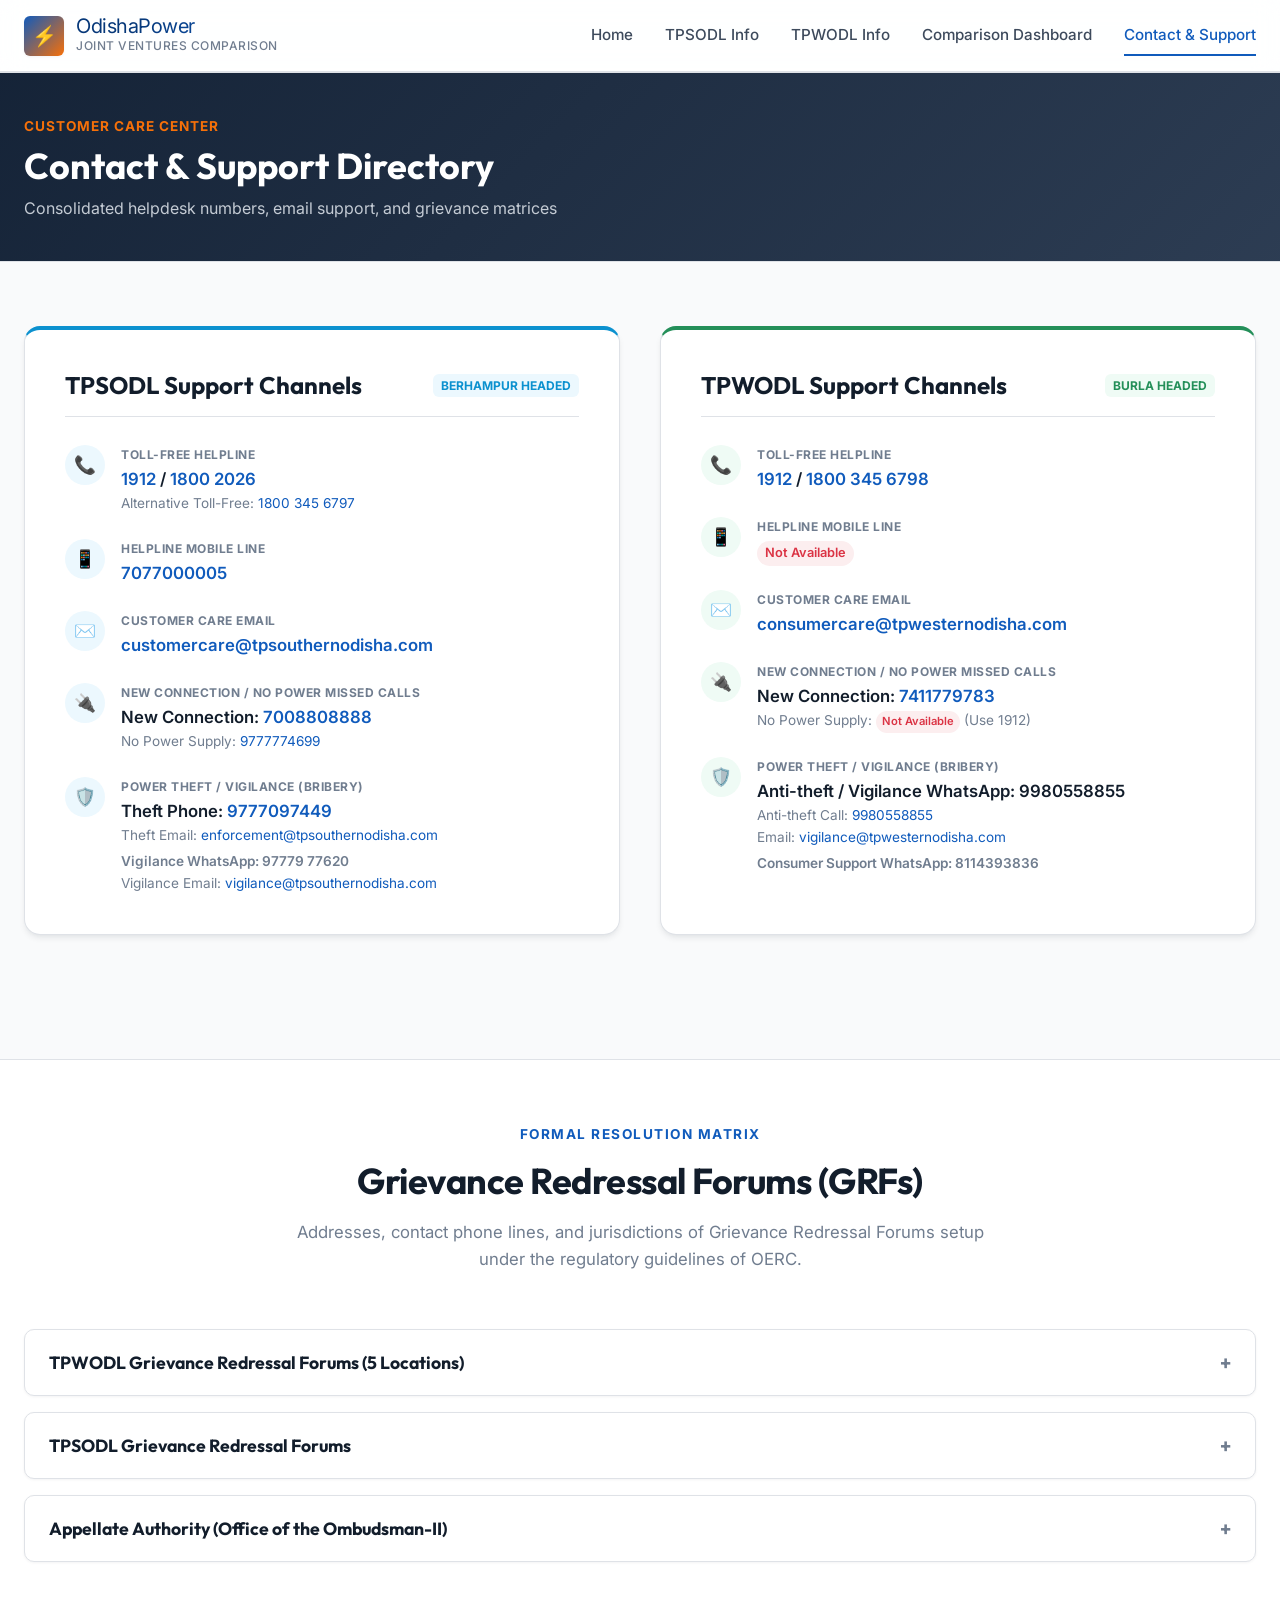
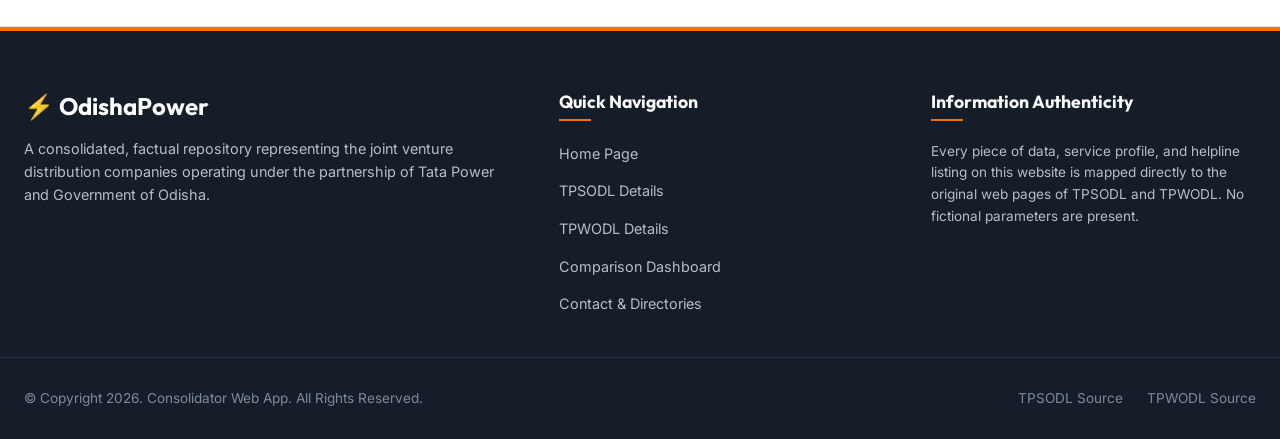
==== contact.html @ c264fb0d "init" ====
<!DOCTYPE html>
<html lang="en">
<head>
    <meta charset="UTF-8">
    <meta name="viewport" content="width=device-width, initial-scale=1.0">
    <meta name="description" content="Consolidated support directory, helplines, WhatsApp channels, and Grievance Escalation Matrices for TPSODL and TPWODL.">
    <title>Contact & Grievance Directories - Odisha Power JVs</title>
    <link rel="stylesheet" href="css/style.css">
    <link rel="icon" type="image/svg+xml" href="data:image/svg+xml,<svg xmlns=%22http://www.w3.org/2000/svg%22 viewBox=%220 0 100 100%22><rect width=%22100%22 height=%22100%22 rx=%2220%22 fill=%22%231a56df%22/><text y=%2270%22 x=%2215%22 font-family=%22sans-serif%22 font-size=%2260%22 fill=%22white%22 font-weight=%22bold%22>OP</text></svg>">
</head>
<body>

    <!-- Header Navigation -->
    <header class="header">
        <div class="container header-container">
            <a href="index.html" class="logo-wrapper">
                <div class="logo-icon">⚡</div>
                <div class="logo-text">
                    <span class="logo-title">OdishaPower</span>
                    <span class="logo-subtitle">Joint Ventures Comparison</span>
                </div>
            </a>
            
            <button class="nav-toggle" id="navToggle" aria-label="Toggle Navigation">
                <span class="nav-toggle-icon"></span>
            </button>
            
            <nav class="nav-menu" id="navMenu">
                <a href="index.html" class="nav-link">Home</a>
                <a href="tpsodl.html" class="nav-link">TPSODL Info</a>
                <a href="tpwodl.html" class="nav-link">TPWODL Info</a>
                <a href="comparison.html" class="nav-link">Comparison Dashboard</a>
                <a href="contact.html" class="nav-link active">Contact & Support</a>
            </nav>
        </div>
    </header>

    <!-- Page Title Header -->
    <section class="section section-bg" style="padding: 40px 0; background: linear-gradient(135deg, hsl(215, 45%, 15%) 0%, hsl(215, 30%, 25%) 100%); color: white;">
        <div class="container">
            <div>
                <span style="color: var(--secondary); font-weight: 700; text-transform: uppercase; font-size: 0.85rem; letter-spacing: 1px;">Customer Care Center</span>
                <h1 style="color: white; font-size: 2.25rem; margin-top: 4px;">Contact & Support Directory</h1>
                <p style="color: hsl(215, 15%, 80%); margin-top: 8px;">Consolidated helpdesk numbers, email support, and grievance matrices</p>
            </div>
        </div>
    </section>

    <!-- Contact Cards Grid -->
    <section class="section">
        <div class="container">
            <div class="contact-section-grid">
                
                <!-- TPSODL Contact Card -->
                <div class="contact-card sodl-theme" style="border-top: 4px solid var(--tpsodl);">
                    <div class="contact-brand-header">
                        <h3 class="contact-brand-title">TPSODL Support Channels</h3>
                        <span class="badge-sodl">Berhampur Headed</span>
                    </div>
                    
                    <div class="contact-list">
                        <!-- Item 1 -->
                        <div class="contact-item">
                            <div class="contact-item-icon">📞</div>
                            <div class="contact-item-detail">
                                <span class="contact-item-lbl">Toll-Free Helpline</span>
                                <span class="contact-item-val"><a href="tel:1912">1912</a> / <a href="tel:18002026">1800 2026</a></span>
                                <span class="contact-item-subval">Alternative Toll-Free: <a href="tel:18003456797">1800 345 6797</a></span>
                            </div>
                        </div>
                        <!-- Item 2 -->
                        <div class="contact-item">
                            <div class="contact-item-icon">📱</div>
                            <div class="contact-item-detail">
                                <span class="contact-item-lbl">Helpline Mobile Line</span>
                                <span class="contact-item-val"><a href="tel:7077000005">7077000005</a></span>
                            </div>
                        </div>
                        <!-- Item 3 -->
                        <div class="contact-item">
                            <div class="contact-item-icon">✉️</div>
                            <div class="contact-item-detail">
                                <span class="contact-item-lbl">Customer Care Email</span>
                                <span class="contact-item-val"><a href="mailto:customercare@tpsouthernodisha.com">customercare@tpsouthernodisha.com</a></span>
                            </div>
                        </div>
                        <!-- Item 4 -->
                        <div class="contact-item">
                            <div class="contact-item-icon">🔌</div>
                            <div class="contact-item-detail">
                                <span class="contact-item-lbl">New Connection / No Power Missed Calls</span>
                                <span class="contact-item-val">New Connection: <a href="tel:7008808888">7008808888</a></span>
                                <span class="contact-item-subval">No Power Supply: <a href="tel:9777774699">9777774699</a></span>
                            </div>
                        </div>
                        <!-- Item 5 -->
                        <div class="contact-item">
                            <div class="contact-item-icon">🛡️</div>
                            <div class="contact-item-detail">
                                <span class="contact-item-lbl">Power Theft / Vigilance (Bribery)</span>
                                <span class="contact-item-val">Theft Phone: <a href="tel:9777097449">9777097449</a></span>
                                <span class="contact-item-subval">Theft Email: <a href="mailto:enforcement@tpsouthernodisha.com">enforcement@tpsouthernodisha.com</a></span>
                                <span class="contact-item-subval" style="margin-top: 4px; font-weight: 600;">Vigilance WhatsApp: 97779 77620</span>
                                <span class="contact-item-subval">Vigilance Email: <a href="mailto:vigilance@tpsouthernodisha.com">vigilance@tpsouthernodisha.com</a></span>
                            </div>
                        </div>
                    </div>
                </div>

                <!-- TPWODL Contact Card -->
                <div class="contact-card wodl-theme" style="border-top: 4px solid var(--tpwodl);">
                    <div class="contact-brand-header">
                        <h3 class="contact-brand-title">TPWODL Support Channels</h3>
                        <span class="badge-wodl">Burla Headed</span>
                    </div>
                    
                    <div class="contact-list">
                        <!-- Item 1 -->
                        <div class="contact-item">
                            <div class="contact-item-icon">📞</div>
                            <div class="contact-item-detail">
                                <span class="contact-item-lbl">Toll-Free Helpline</span>
                                <span class="contact-item-val"><a href="tel:1912">1912</a> / <a href="tel:18003456798">1800 345 6798</a></span>
                            </div>
                        </div>
                        <!-- Item 2 -->
                        <div class="contact-item">
                            <div class="contact-item-icon">📱</div>
                            <div class="contact-item-detail">
                                <span class="contact-item-lbl">Helpline Mobile Line</span>
                                <span class="contact-item-val"><span class="status-badge unavailable" style="padding: 2px 8px;">Not Available</span></span>
                            </div>
                        </div>
                        <!-- Item 3 -->
                        <div class="contact-item">
                            <div class="contact-item-icon">✉️</div>
                            <div class="contact-item-detail">
                                <span class="contact-item-lbl">Customer Care Email</span>
                                <span class="contact-item-val"><a href="mailto:consumercare@tpwesternodisha.com">consumercare@tpwesternodisha.com</a></span>
                            </div>
                        </div>
                        <!-- Item 4 -->
                        <div class="contact-item">
                            <div class="contact-item-icon">🔌</div>
                            <div class="contact-item-detail">
                                <span class="contact-item-lbl">New Connection / No Power Missed Calls</span>
                                <span class="contact-item-val">New Connection: <a href="tel:7411779783">7411779783</a></span>
                                <span class="contact-item-subval">No Power Supply: <span class="status-badge unavailable" style="padding: 2px 6px; font-size: 0.7rem;">Not Available</span> (Use 1912)</span>
                            </div>
                        </div>
                        <!-- Item 5 -->
                        <div class="contact-item">
                            <div class="contact-item-icon">🛡️</div>
                            <div class="contact-item-detail">
                                <span class="contact-item-lbl">Power Theft / Vigilance (Bribery)</span>
                                <span class="contact-item-val">Anti-theft / Vigilance WhatsApp: 9980558855</span>
                                <span class="contact-item-subval">Anti-theft Call: <a href="tel:9980558855">9980558855</a></span>
                                <span class="contact-item-subval">Email: <a href="mailto:vigilance@tpwesternodisha.com">vigilance@tpwesternodisha.com</a></span>
                                <span class="contact-item-subval" style="margin-top: 4px; font-weight: 600;">Consumer Support WhatsApp: 8114393836</span>
                            </div>
                        </div>
                    </div>
                </div>

            </div>
        </div>
    </section>

    <!-- Grievance Escalation Matrix Accordions -->
    <section class="section section-bg">
        <div class="container">
            <div class="section-header">
                <span class="section-subtitle">Formal Resolution matrix</span>
                <h2 class="section-title">Grievance Redressal Forums (GRFs)</h2>
                <p class="section-desc">Addresses, contact phone lines, and jurisdictions of Grievance Redressal Forums setup under the regulatory guidelines of OERC.</p>
            </div>
            
            <div class="grievance-accordion">
                <!-- Accordion 1: TPWODL GRFs -->
                <div class="accordion-item">
                    <button class="accordion-header">
                        <span>TPWODL Grievance Redressal Forums (5 Locations)</span>
                        <span class="accordion-icon">+</span>
                    </button>
                    <div class="accordion-content">
                        <div class="accordion-content-inner">
                            <div class="grf-cards-grid">
                                <!-- GRF Card 1 -->
                                <div class="grf-card">
                                    <h4 class="grf-title">Burla GRF Office</h4>
                                    <p class="grf-info">At. Qtr. No. SD-6/2, Saurav Vihar, Near NAC College, Burla, Sambalpur - 768017</p>
                                    <p class="grf-contact">Phone: <a href="tel:0663-2950601">0663-2950601</a></p>
                                    <p class="grf-contact">Email: <a href="mailto:grf.burla@tpwesternodisha.com">grf.burla@tpwesternodisha.com</a></p>
                                    <div class="grf-jurisdiction">Jurisdiction: Sambalpur, Jharsuguda, and Deogarh districts</div>
                                </div>
                                <!-- GRF Card 2 -->
                                <div class="grf-card">
                                    <h4 class="grf-title">Rourkela GRF Office</h4>
                                    <p class="grf-info">At. Plot No. UU/9, Civil Township, Rourkela - 769004, Sundergarh</p>
                                    <p class="grf-contact">Phone: <a href="tel:0661-2952614">0661-2952614</a></p>
                                    <p class="grf-contact">Email: <a href="mailto:Grf.rourkela@tpwesternodisha.com">Grf.rourkela@tpwesternodisha.com</a></p>
                                    <div class="grf-jurisdiction">Jurisdiction: Sundergarh district</div>
                                </div>
                                <!-- GRF Card 3 -->
                                <div class="grf-card">
                                    <h4 class="grf-title">Bolangir GRF Office</h4>
                                    <p class="grf-info">At. WESCO Guest House, In front of Children's Park, Near Collector Residence, Bolangir - 767001</p>
                                    <p class="grf-contact">Phone: <a href="tel:06652-235741">06652-235741</a></p>
                                    <p class="grf-contact">Email: <a href="mailto:Grf.bolangir@tpwesternodisha.com">Grf.bolangir@tpwesternodisha.com</a></p>
                                    <div class="grf-jurisdiction">Jurisdiction: Bolangir and Sonepur districts</div>
                                </div>
                                <!-- GRF Card 4 -->
                                <div class="grf-card">
                                    <h4 class="grf-title">Bhawanipatna GRF</h4>
                                    <p class="grf-info">At. Plot No. 283, Purunapada, Circuit House Road, Beside Income Tax Office, Bhawanipatna, Kalahandi - 766001</p>
                                    <p class="grf-contact">Phone: <a href="tel:06670-230012">06670-230012</a></p>
                                    <p class="grf-contact">Email: <a href="mailto:Grf.bhawanipatna@tpwesternodisha.com">Grf.bhawanipatna@tpwesternodisha.com</a></p>
                                    <div class="grf-jurisdiction">Jurisdiction: Kalahandi and Nuapada districts</div>
                                </div>
                                <!-- GRF Card 5 -->
                                <div class="grf-card">
                                    <h4 class="grf-title">Bargarh GRF Office</h4>
                                    <p class="grf-info">At. First Floor, Raymond Building, Bandutikira Chowk, PO/PS/Dist- Bargarh - 768028</p>
                                    <p class="grf-contact">Phone: <a href="tel:06646-230135">06646-230135</a></p>
                                    <div class="grf-jurisdiction">Jurisdiction: Bargarh district</div>
                                </div>
                            </div>
                        </div>
                    </div>
                </div>

                <!-- Accordion 2: TPSODL GRFs -->
                <div class="accordion-item">
                    <button class="accordion-header">
                        <span>TPSODL Grievance Redressal Forums</span>
                        <span class="accordion-icon">+</span>
                    </button>
                    <div class="accordion-content">
                        <div class="accordion-content-inner">
                            <div class="grf-cards-grid" style="grid-template-columns: 1fr;">
                                <div class="grf-card" style="border-left: 4px solid var(--danger);">
                                    <h4 class="grf-title" style="color: var(--danger);">Grievance Escalation Forums for Southern Region</h4>
                                    <p class="grf-info">
                                        TPSODL operates Grievance Redressal Forums corresponding to its key circles (Berhampur, Rayagada, Jeypore, Aska, Bhanjanagar). 
                                    </p>
                                    <p class="grf-info" style="font-weight: 600; margin-top: 8px;">
                                        ⚠️ Note: Detailed physical postal addresses and telephone lines for TPSODL GRF offices are not explicitly published on the primary homepage sections.
                                    </p>
                                    <p class="grf-contact">
                                        For escalation, please dial the toll-free support line <strong style="color: var(--text-title);">1800 2026</strong> / <strong style="color: var(--text-title);">1912</strong> or write to customer care email.
                                    </p>
                                    <div class="grf-jurisdiction">Status: Localized GRF addresses not available on source homepage.</div>
                                </div>
                            </div>
                        </div>
                    </div>
                </div>

                <!-- Accordion 3: Ombudsman Appeals -->
                <div class="accordion-item">
                    <button class="accordion-header">
                        <span>Appellate Authority (Office of the Ombudsman-II)</span>
                        <span class="accordion-icon">+</span>
                    </button>
                    <div class="accordion-content">
                        <div class="accordion-content-inner">
                            <div class="grf-card" style="max-width: 600px; margin: 0 auto;">
                                <h4 class="grf-title" style="color: var(--secondary);">Office of the Ombudsman-II (OERC)</h4>
                                <p class="grf-info">
                                    If the complainant is aggrieved by the order of the GRF, they can lodge an appeal before the Ombudsman office.
                                </p>
                                <p class="grf-info" style="margin-top: 12px; font-weight: 500;">
                                    <strong>Address:</strong> Odisha Electricity Regulatory Commission, At. Qrs. No-3R-2(S), GRIDCO colony, P.O: Bhoinagar, Bhubaneswar, Pin- 751022, Dist- Khordha, Odisha.
                                </p>
                                <p class="grf-contact" style="margin-top: 8px;">Phone: <a href="tel:0674-2543825">0674-2543825</a></p>
                                <p class="grf-contact">Fax Number: 0674-2546264</p>
                                <p class="grf-contact">Email support: <a href="mailto:ombudsmantwo@gmail.com">ombudsmantwo@gmail.com</a></p>
                                <div class="grf-jurisdiction" style="color: var(--danger); font-weight: 600;">
                                    Execution Action: Complainants may file a case under Section 142 of the Act within 30 days before the OERC if orders are not implemented in time.
                                </div>
                            </div>
                        </div>
                    </div>
                </div>
            </div>
        </div>
    </section>

    <!-- Footer -->
    <footer class="footer">
        <div class="container footer-grid">
            <div class="footer-brand">
                <h4>⚡ OdishaPower</h4>
                <p class="footer-desc">
                    A consolidated, factual repository representing the joint venture distribution companies operating under the partnership of Tata Power and Government of Odisha.
                </p>
            </div>
            <div>
                <h5 class="footer-title">Quick Navigation</h5>
                <ul class="footer-links">
                    <li><a href="index.html">Home Page</a></li>
                    <li><a href="tpsodl.html">TPSODL Details</a></li>
                    <li><a href="tpwodl.html">TPWODL Details</a></li>
                    <li><a href="comparison.html">Comparison Dashboard</a></li>
                    <li><a href="contact.html">Contact & Directories</a></li>
                </ul>
            </div>
            <div>
                <h5 class="footer-title">Information Authenticity</h5>
                <p class="footer-desc" style="font-size: 0.85rem;">
                    Every piece of data, service profile, and helpline listing on this website is mapped directly to the original web pages of TPSODL and TPWODL. No fictional parameters are present.
                </p>
            </div>
        </div>
        <div class="container footer-bottom">
            <span class="footer-copy">© Copyright 2026. Consolidator Web App. All Rights Reserved.</span>
            <div class="footer-bottom-links">
                <a href="https://www.tpsouthernodisha.com" target="_blank" rel="noopener">TPSODL Source</a>
                <a href="https://www.tpwesternodisha.com" target="_blank" rel="noopener">TPWODL Source</a>
            </div>
        </div>
    </footer>

    <script src="js/main.js"></script>
</body>
</html>
---- css/style.css ----
/* Odisha Power Comparison Web App Design System */
@import url('https://fonts.googleapis.com/css2?family=Inter:wght@300;400;500;600;700&family=Outfit:wght@400;500;600;700;800&display=swap');

:root {
    /* Color Palette */
    --primary: hsl(214, 84%, 40%);
    --primary-light: hsl(214, 80%, 95%);
    --primary-dark: hsl(214, 90%, 25%);
    
    --secondary: hsl(26, 93%, 50%);
    --secondary-light: hsl(26, 90%, 95%);
    
    --tpsodl: hsl(199, 89%, 43%);
    --tpsodl-bg: hsl(199, 89%, 96%);
    
    --tpwodl: hsl(150, 60%, 35%);
    --tpwodl-bg: hsl(150, 60%, 96%);
    
    /* Neutrals */
    --bg-main: hsl(210, 20%, 98%);
    --bg-card: hsl(0, 0%, 100%);
    --text-title: hsl(215, 40%, 12%);
    --text-body: hsl(215, 20%, 30%);
    --text-muted: hsl(215, 12%, 50%);
    --border: hsl(214, 15%, 89%);
    --border-hover: hsl(214, 20%, 80%);
    
    /* System States */
    --success: hsl(145, 63%, 42%);
    --warning: hsl(38, 92%, 50%);
    --danger: hsl(354, 70%, 53%);
    
    /* Typography */
    --font-heading: 'Outfit', 'Inter', sans-serif;
    --font-body: 'Inter', sans-serif;
    
    /* Elevation & Curves */
    --shadow-sm: 0 1px 3px rgba(15, 23, 42, 0.05);
    --shadow-md: 0 4px 6px -1px rgba(15, 23, 42, 0.08), 0 2px 4px -2px rgba(15, 23, 42, 0.04);
    --shadow-lg: 0 10px 15px -3px rgba(15, 23, 42, 0.08), 0 4px 6px -4px rgba(15, 23, 42, 0.03);
    --shadow-xl: 0 20px 25px -5px rgba(15, 23, 42, 0.1), 0 8px 10px -6px rgba(15, 23, 42, 0.05);
    --radius-sm: 6px;
    --radius-md: 10px;
    --radius-lg: 16px;
    --radius-full: 9999px;
    
    /* Layout */
    --max-width: 1280px;
    --header-height: 72px;
    
    --transition: all 0.3s cubic-bezier(0.4, 0, 0.2, 1);
}

/* Base Reset */
*, *::before, *::after {
    box-sizing: border-box;
    margin: 0;
    padding: 0;
}

html {
    scroll-behavior: smooth;
    font-size: 16px;
}

body {
    font-family: var(--font-body);
    background-color: var(--bg-main);
    color: var(--text-body);
    line-height: 1.6;
    overflow-x: hidden;
}

h1, h2, h3, h4, h5, h6 {
    font-family: var(--font-heading);
    color: var(--text-title);
    font-weight: 700;
    line-height: 1.25;
}

a {
    color: var(--primary);
    text-decoration: none;
    transition: var(--transition);
}

a:hover {
    color: var(--primary-dark);
}

ul {
    list-style: none;
}

img {
    max-width: 100%;
    height: auto;
    display: block;
}

/* App Layout Containers */
.container {
    width: 100%;
    max-width: var(--max-width);
    margin: 0 auto;
    padding: 0 24px;
}

.section {
    padding: 64px 0;
}

.section-bg {
    background-color: var(--bg-card);
    border-top: 1px solid var(--border);
    border-bottom: 1px solid var(--border);
}

/* Premium Header Navigation */
.header {
    height: var(--header-height);
    background-color: rgba(255, 255, 255, 0.85);
    backdrop-filter: blur(12px);
    -webkit-backdrop-filter: blur(12px);
    border-bottom: 1px solid var(--border);
    position: sticky;
    top: 0;
    z-index: 100;
    transition: var(--transition);
}

.header-container {
    height: 100%;
    display: flex;
    align-items: center;
    justify-content: space-between;
}

.logo-wrapper {
    display: flex;
    align-items: center;
    gap: 12px;
}

.logo-icon {
    width: 40px;
    height: 40px;
    background: linear-gradient(135deg, var(--primary) 0%, var(--secondary) 100%);
    border-radius: var(--radius-sm);
    display: flex;
    align-items: center;
    justify-content: center;
    color: white;
    font-weight: 800;
    font-family: var(--font-heading);
    font-size: 1.25rem;
    box-shadow: var(--shadow-sm);
}

.logo-text {
    display: flex;
    flex-direction: column;
}

.logo-title {
    font-size: 1.25rem;
    letter-spacing: -0.5px;
    line-height: 1;
    background: linear-gradient(135deg, var(--primary-dark) 30%, var(--primary) 100%);
    -webkit-background-clip: text;
    -webkit-text-fill-color: transparent;
}

.logo-subtitle {
    font-size: 0.75rem;
    color: var(--text-muted);
    font-weight: 500;
    letter-spacing: 0.5px;
    text-transform: uppercase;
}

.nav-menu {
    display: flex;
    align-items: center;
    gap: 32px;
}

.nav-link {
    font-weight: 500;
    color: var(--text-body);
    position: relative;
    padding: 8px 0;
    font-size: 0.95rem;
}

.nav-link::after {
    content: '';
    position: absolute;
    bottom: 0;
    left: 0;
    width: 0;
    height: 2px;
    background-color: var(--primary);
    transition: var(--transition);
}

.nav-link:hover {
    color: var(--primary);
}

.nav-link:hover::after {
    width: 100%;
}

.nav-link.active {
    color: var(--primary);
}

.nav-link.active::after {
    width: 100%;
}

/* Hamburguer menu for mobile */
.nav-toggle {
    display: none;
    background: none;
    border: none;
    cursor: pointer;
    padding: 4px;
}

.nav-toggle-icon {
    display: block;
    width: 24px;
    height: 2px;
    background-color: var(--text-title);
    position: relative;
    transition: var(--transition);
}

.nav-toggle-icon::before, .nav-toggle-icon::after {
    content: '';
    display: block;
    width: 24px;
    height: 2px;
    background-color: var(--text-title);
    position: absolute;
    left: 0;
    transition: var(--transition);
}

.nav-toggle-icon::before { top: -8px; }
.nav-toggle-icon::after { bottom: -8px; }

.nav-toggle.open .nav-toggle-icon {
    background-color: transparent;
}

.nav-toggle.open .nav-toggle-icon::before {
    transform: rotate(45deg);
    top: 0;
}

.nav-toggle.open .nav-toggle-icon::after {
    transform: rotate(-45deg);
    bottom: 0;
}

/* Hero Section */
.hero {
    padding: 80px 0 60px;
    background: radial-gradient(circle at 90% 10%, hsla(214, 80%, 95%, 0.4) 0%, transparent 60%),
                radial-gradient(circle at 10% 90%, hsla(26, 90%, 95%, 0.3) 0%, transparent 60%);
    border-bottom: 1px solid var(--border);
}

.hero-grid {
    display: grid;
    grid-template-columns: 1.2fr 0.8fr;
    gap: 48px;
    align-items: center;
}

.hero-tag {
    display: inline-block;
    padding: 6px 16px;
    background-color: var(--primary-light);
    color: var(--primary);
    border-radius: var(--radius-full);
    font-size: 0.85rem;
    font-weight: 600;
    margin-bottom: 20px;
    border: 1px solid rgba(26, 86, 219, 0.1);
}

.hero-title {
    font-size: 3rem;
    font-weight: 800;
    letter-spacing: -1px;
    margin-bottom: 24px;
}

.hero-title span {
    background: linear-gradient(135deg, var(--primary) 0%, var(--secondary) 100%);
    -webkit-background-clip: text;
    -webkit-text-fill-color: transparent;
}

.hero-desc {
    font-size: 1.125rem;
    color: var(--text-body);
    margin-bottom: 32px;
    max-width: 600px;
}

.hero-buttons {
    display: flex;
    gap: 16px;
    flex-wrap: wrap;
}

.btn {
    display: inline-flex;
    align-items: center;
    justify-content: center;
    padding: 12px 28px;
    font-family: var(--font-heading);
    font-weight: 600;
    border-radius: var(--radius-md);
    transition: var(--transition);
    cursor: pointer;
    font-size: 0.95rem;
    gap: 8px;
}

.btn-primary {
    background-color: var(--primary);
    color: white;
    box-shadow: 0 4px 14px rgba(26, 86, 219, 0.25);
}

.btn-primary:hover {
    background-color: var(--primary-dark);
    color: white;
    transform: translateY(-2px);
    box-shadow: 0 6px 20px rgba(26, 86, 219, 0.35);
}

.btn-secondary {
    background-color: white;
    color: var(--text-title);
    border: 1px solid var(--border);
    box-shadow: var(--shadow-sm);
}

.btn-secondary:hover {
    background-color: var(--bg-main);
    color: var(--text-title);
    border-color: var(--border-hover);
    transform: translateY(-2px);
}

.hero-visual {
    position: relative;
    display: flex;
    justify-content: center;
    align-items: center;
}

.hero-badge-container {
    display: flex;
    flex-direction: column;
    gap: 24px;
    width: 100%;
    max-width: 420px;
}

.company-quick-card {
    background-color: var(--bg-card);
    border: 1px solid var(--border);
    border-radius: var(--radius-lg);
    padding: 24px;
    box-shadow: var(--shadow-md);
    transition: var(--transition);
    position: relative;
    overflow: hidden;
}

.company-quick-card::before {
    content: '';
    position: absolute;
    top: 0;
    left: 0;
    width: 4px;
    height: 100%;
}

.company-quick-card.sodl::before { background-color: var(--tpsodl); }
.company-quick-card.wodl::before { background-color: var(--tpwodl); }

.company-quick-card:hover {
    transform: translateY(-4px);
    box-shadow: var(--shadow-lg);
}

.quick-card-tag {
    font-size: 0.75rem;
    text-transform: uppercase;
    font-weight: 700;
    letter-spacing: 1px;
    margin-bottom: 8px;
}
.company-quick-card.sodl .quick-card-tag { color: var(--tpsodl); }
.company-quick-card.wodl .quick-card-tag { color: var(--tpwodl); }

.quick-card-title {
    font-size: 1.25rem;
    margin-bottom: 12px;
}

.quick-card-metrics {
    display: flex;
    justify-content: space-between;
    border-top: 1px solid var(--border);
    padding-top: 12px;
    margin-top: 12px;
}

.quick-metric {
    display: flex;
    flex-direction: column;
}

.quick-metric-val {
    font-size: 1.1rem;
    font-weight: 700;
    color: var(--text-title);
}

.quick-metric-lbl {
    font-size: 0.7rem;
    color: var(--text-muted);
    text-transform: uppercase;
    font-weight: 600;
}

/* General Page Section Titles */
.section-header {
    text-align: center;
    max-width: 700px;
    margin: 0 auto 56px;
}

.section-subtitle {
    color: var(--primary);
    font-size: 0.85rem;
    font-weight: 700;
    text-transform: uppercase;
    letter-spacing: 1.5px;
    margin-bottom: 12px;
    display: block;
}

.section-title {
    font-size: 2.25rem;
    margin-bottom: 16px;
    letter-spacing: -0.5px;
}

.section-desc {
    color: var(--text-muted);
    font-size: 1.05rem;
}

/* Dashboard Statistics Grid */
.stats-grid {
    display: grid;
    grid-template-columns: repeat(4, 1fr);
    gap: 24px;
    margin-bottom: 48px;
}

.stat-card {
    background-color: var(--bg-card);
    border: 1px solid var(--border);
    border-radius: var(--radius-md);
    padding: 24px;
    box-shadow: var(--shadow-sm);
    text-align: center;
    transition: var(--transition);
}

.stat-card:hover {
    transform: translateY(-3px);
    box-shadow: var(--shadow-md);
    border-color: var(--border-hover);
}

.stat-icon {
    width: 48px;
    height: 48px;
    background-color: var(--primary-light);
    color: var(--primary);
    border-radius: var(--radius-full);
    display: flex;
    align-items: center;
    justify-content: center;
    margin: 0 auto 16px;
    font-size: 1.25rem;
}

.stat-val {
    font-size: 1.75rem;
    font-weight: 800;
    color: var(--text-title);
    margin-bottom: 4px;
    font-family: var(--font-heading);
}

.stat-lbl {
    font-size: 0.85rem;
    color: var(--text-muted);
    font-weight: 500;
}

/* Interactive Tabs & Filtering */
.tabs-nav {
    display: flex;
    justify-content: center;
    gap: 12px;
    margin-bottom: 40px;
    background-color: rgba(226, 232, 240, 0.4);
    padding: 6px;
    border-radius: var(--radius-md);
    width: fit-content;
    margin-left: auto;
    margin-right: auto;
    border: 1px solid var(--border);
}

.tab-btn {
    border: none;
    background: none;
    padding: 10px 24px;
    font-family: var(--font-heading);
    font-weight: 600;
    font-size: 0.9rem;
    border-radius: var(--radius-sm);
    cursor: pointer;
    color: var(--text-muted);
    transition: var(--transition);
}

.tab-btn:hover {
    color: var(--text-title);
}

.tab-btn.active {
    background-color: var(--bg-card);
    color: var(--primary);
    box-shadow: var(--shadow-sm);
}

.tab-panel {
    display: none;
}

.tab-panel.active {
    display: block;
    animation: fadeIn 0.4s ease;
}

@keyframes fadeIn {
    from { opacity: 0; transform: translateY(8px); }
    to { opacity: 1; transform: translateY(0); }
}

/* Comparison Tables */
.table-wrapper {
    background-color: var(--bg-card);
    border: 1px solid var(--border);
    border-radius: var(--radius-lg);
    box-shadow: var(--shadow-md);
    overflow: hidden;
    margin-bottom: 48px;
}

.comp-table {
    width: 100%;
    border-collapse: collapse;
    text-align: left;
}

.comp-table th, .comp-table td {
    padding: 18px 24px;
    border-bottom: 1px solid var(--border);
}

.comp-table th {
    background-color: hsl(215, 25%, 96%);
    color: var(--text-title);
    font-family: var(--font-heading);
    font-weight: 700;
    font-size: 0.95rem;
    letter-spacing: 0.5px;
    text-transform: uppercase;
}

.comp-table tr:last-child td {
    border-bottom: none;
}

.comp-table tr:hover td {
    background-color: hsl(210, 20%, 99%);
}

.comp-table td.metric-name {
    font-weight: 600;
    color: var(--text-title);
    width: 25%;
    font-size: 0.95rem;
}

.comp-table td.col-sodl {
    width: 37.5%;
    border-left: 1px solid var(--border);
}

.comp-table td.col-wodl {
    width: 37.5%;
    border-left: 1px solid var(--border);
}

.badge-sodl {
    background-color: var(--tpsodl-bg);
    color: var(--tpsodl);
    padding: 2px 8px;
    font-size: 0.75rem;
    font-weight: 700;
    border-radius: var(--radius-sm);
    text-transform: uppercase;
}

.badge-wodl {
    background-color: var(--tpwodl-bg);
    color: var(--tpwodl);
    padding: 2px 8px;
    font-size: 0.75rem;
    font-weight: 700;
    border-radius: var(--radius-sm);
    text-transform: uppercase;
}

.status-badge {
    display: inline-flex;
    align-items: center;
    gap: 6px;
    padding: 4px 12px;
    border-radius: var(--radius-full);
    font-size: 0.8rem;
    font-weight: 600;
}

.status-badge.available {
    background-color: hsl(145, 60%, 94%);
    color: var(--success);
}

.status-badge.unavailable {
    background-color: hsl(354, 70%, 96%);
    color: var(--danger);
}

/* Exclusive Features Cards */
.features-grid {
    display: grid;
    grid-template-columns: repeat(2, 1fr);
    gap: 32px;
    margin-top: 24px;
}

.features-column-header {
    display: flex;
    align-items: center;
    gap: 12px;
    margin-bottom: 20px;
    padding-bottom: 12px;
    border-bottom: 2px solid var(--border);
}

.feature-list-card {
    background-color: var(--bg-card);
    border: 1px solid var(--border);
    border-radius: var(--radius-lg);
    padding: 32px;
    box-shadow: var(--shadow-md);
    height: 100%;
}

.exclusive-item {
    display: flex;
    align-items: flex-start;
    gap: 16px;
    margin-bottom: 24px;
    padding-bottom: 20px;
    border-bottom: 1px dashed var(--border);
}

.exclusive-item:last-child {
    margin-bottom: 0;
    padding-bottom: 0;
    border-bottom: none;
}

.exclusive-icon {
    width: 36px;
    height: 36px;
    border-radius: var(--radius-sm);
    display: flex;
    align-items: center;
    justify-content: center;
    flex-shrink: 0;
}

.sodl-ex .exclusive-icon {
    background-color: var(--tpsodl-bg);
    color: var(--tpsodl);
}

.wodl-ex .exclusive-icon {
    background-color: var(--tpwodl-bg);
    color: var(--tpwodl);
}

.exclusive-title {
    font-size: 1.1rem;
    margin-bottom: 4px;
}

.exclusive-desc {
    font-size: 0.9rem;
    color: var(--text-muted);
}

/* Contact Cards Grid */
.contact-section-grid {
    display: grid;
    grid-template-columns: 1fr 1fr;
    gap: 40px;
    margin-bottom: 60px;
}

.contact-card {
    background-color: var(--bg-card);
    border: 1px solid var(--border);
    border-radius: var(--radius-lg);
    padding: 40px;
    box-shadow: var(--shadow-md);
    transition: var(--transition);
}

.contact-card:hover {
    box-shadow: var(--shadow-lg);
}

.contact-brand-header {
    display: flex;
    align-items: center;
    justify-content: space-between;
    margin-bottom: 28px;
    padding-bottom: 16px;
    border-bottom: 1px solid var(--border);
}

.contact-brand-title {
    font-size: 1.5rem;
}

.contact-list {
    display: flex;
    flex-direction: column;
    gap: 24px;
}

.contact-item {
    display: flex;
    align-items: flex-start;
    gap: 16px;
}

.contact-item-icon {
    width: 40px;
    height: 40px;
    background-color: var(--bg-main);
    color: var(--primary);
    border-radius: var(--radius-full);
    display: flex;
    align-items: center;
    justify-content: center;
    flex-shrink: 0;
    font-size: 1.1rem;
}

.sodl-theme .contact-item-icon {
    color: var(--tpsodl);
    background-color: var(--tpsodl-bg);
}

.wodl-theme .contact-item-icon {
    color: var(--tpwodl);
    background-color: var(--tpwodl-bg);
}

.contact-item-detail {
    display: flex;
    flex-direction: column;
}

.contact-item-lbl {
    font-size: 0.75rem;
    text-transform: uppercase;
    font-weight: 700;
    color: var(--text-muted);
    letter-spacing: 0.5px;
    margin-bottom: 2px;
}

.contact-item-val {
    font-size: 1.05rem;
    font-weight: 600;
    color: var(--text-title);
}

.contact-item-subval {
    font-size: 0.85rem;
    color: var(--text-muted);
}

/* Grievance Matrix Layout */
.grievance-accordion {
    display: flex;
    flex-direction: column;
    gap: 16px;
    margin-top: 32px;
}

.accordion-item {
    background-color: var(--bg-card);
    border: 1px solid var(--border);
    border-radius: var(--radius-md);
    overflow: hidden;
    box-shadow: var(--shadow-sm);
    transition: var(--transition);
}

.accordion-header {
    width: 100%;
    padding: 20px 24px;
    text-align: left;
    background: none;
    border: none;
    cursor: pointer;
    display: flex;
    justify-content: space-between;
    align-items: center;
    font-family: var(--font-heading);
    font-weight: 700;
    font-size: 1.1rem;
    color: var(--text-title);
    transition: var(--transition);
}

.accordion-header:hover {
    background-color: var(--bg-main);
}

.accordion-icon {
    font-size: 1.25rem;
    color: var(--text-muted);
    transition: var(--transition);
}

.accordion-item.open .accordion-icon {
    transform: rotate(45deg);
}

.accordion-content {
    max-height: 0;
    overflow: hidden;
    transition: max-height 0.35s ease-out;
}

.accordion-content-inner {
    padding: 0 24px 24px;
    border-top: 1px solid var(--border);
    padding-top: 20px;
    background-color: hsl(210, 20%, 99%);
}

.grf-cards-grid {
    display: grid;
    grid-template-columns: repeat(3, 1fr);
    gap: 20px;
}

.grf-card {
    background-color: var(--bg-card);
    border: 1px solid var(--border);
    border-radius: var(--radius-md);
    padding: 20px;
    box-shadow: var(--shadow-sm);
}

.grf-title {
    font-size: 1rem;
    margin-bottom: 8px;
    color: var(--primary);
}

.grf-info {
    font-size: 0.85rem;
    color: var(--text-body);
    margin-bottom: 8px;
}

.grf-contact {
    font-size: 0.85rem;
    font-weight: 600;
}

.grf-jurisdiction {
    font-size: 0.75rem;
    color: var(--text-muted);
    margin-top: 12px;
    border-top: 1px solid var(--border);
    padding-top: 8px;
}

/* Footer Design */
.footer {
    background-color: hsl(215, 30%, 12%);
    color: hsl(215, 15%, 75%);
    padding: 60px 0 30px;
    border-top: 4px solid var(--secondary);
}

.footer-grid {
    display: grid;
    grid-template-columns: 1.5fr 1fr 1fr;
    gap: 48px;
    margin-bottom: 40px;
}

.footer-brand h4 {
    color: white;
    font-size: 1.5rem;
    margin-bottom: 16px;
}

.footer-desc {
    font-size: 0.9rem;
    line-height: 1.6;
}

.footer-title {
    color: white;
    font-size: 1.1rem;
    margin-bottom: 20px;
    position: relative;
    padding-bottom: 8px;
}

.footer-title::after {
    content: '';
    position: absolute;
    bottom: 0;
    left: 0;
    width: 32px;
    height: 2px;
    background-color: var(--secondary);
}

.footer-links {
    display: flex;
    flex-direction: column;
    gap: 12px;
}

.footer-links a {
    color: hsl(215, 15%, 75%);
    font-size: 0.9rem;
}

.footer-links a:hover {
    color: white;
    padding-left: 4px;
}

.footer-bottom {
    border-top: 1px solid hsl(215, 25%, 20%);
    padding-top: 30px;
    display: flex;
    justify-content: space-between;
    align-items: center;
    flex-wrap: wrap;
    gap: 20px;
    font-size: 0.85rem;
}

.footer-copy {
    color: hsl(215, 12%, 55%);
}

.footer-bottom-links {
    display: flex;
    gap: 24px;
}

.footer-bottom-links a {
    color: hsl(215, 12%, 55%);
}

.footer-bottom-links a:hover {
    color: white;
}

/* Responsive Styles */
@media (max-width: 1024px) {
    .stats-grid {
        grid-template-columns: repeat(2, 1fr);
    }
    .grf-cards-grid {
        grid-template-columns: repeat(2, 1fr);
    }
}

@media (max-width: 768px) {
    :root {
        --header-height: 64px;
    }
    
    .section {
        padding: 48px 0;
    }
    
    .hero {
        padding: 40px 0;
    }
    
    .hero-grid {
        grid-template-columns: 1fr;
        gap: 32px;
    }
    
    .hero-title {
        font-size: 2.25rem;
    }
    
    .nav-toggle {
        display: block;
    }
    
    .nav-menu {
        position: fixed;
        top: var(--header-height);
        left: -100%;
        width: 100%;
        height: calc(100vh - var(--header-height));
        background-color: var(--bg-card);
        flex-direction: column;
        align-items: center;
        justify-content: flex-start;
        padding-top: 48px;
        gap: 32px;
        box-shadow: var(--shadow-lg);
        transition: var(--transition);
        border-top: 1px solid var(--border);
    }
    
    .nav-menu.open {
        left: 0;
    }
    
    .comp-table {
        display: block;
        overflow-x: auto;
        white-space: nowrap;
    }
    
    .features-grid {
        grid-template-columns: 1fr;
    }
    
    .contact-section-grid {
        grid-template-columns: 1fr;
        gap: 24px;
    }
    
    .grf-cards-grid {
        grid-template-columns: 1fr;
    }
    
    .footer-grid {
        grid-template-columns: 1fr;
        gap: 32px;
    }
}

/* Service Grid Styles */
.services-section-grid {
    display: grid;
    grid-template-columns: 1fr 1fr;
    gap: 32px;
}

.services-panel {
    background-color: var(--bg-card);
    border: 1px solid var(--border);
    border-radius: var(--radius-lg);
    padding: 32px;
    box-shadow: var(--shadow-md);
}

.services-panel h3 {
    margin-bottom: 20px;
    font-size: 1.35rem;
    display: flex;
    align-items: center;
    gap: 10px;
    padding-bottom: 12px;
    border-bottom: 2px solid var(--border);
}

.services-list {
    display: grid;
    grid-template-columns: 1fr;
    gap: 16px;
}

.service-item-row {
    display: flex;
    align-items: flex-start;
    gap: 12px;
}

.service-bullet {
    width: 20px;
    height: 20px;
    background-color: var(--primary-light);
    color: var(--primary);
    border-radius: var(--radius-full);
    display: inline-flex;
    align-items: center;
    justify-content: center;
    font-size: 0.75rem;
    font-weight: 700;
    margin-top: 2px;
    flex-shrink: 0;
}

.sodl-theme .service-bullet {
    background-color: var(--tpsodl-bg);
    color: var(--tpsodl);
}

.wodl-theme .service-bullet {
    background-color: var(--tpwodl-bg);
    color: var(--tpwodl);
}

.service-name {
    font-weight: 600;
    color: var(--text-title);
    font-size: 0.95rem;
}

.service-desc {
    font-size: 0.85rem;
    color: var(--text-muted);
}
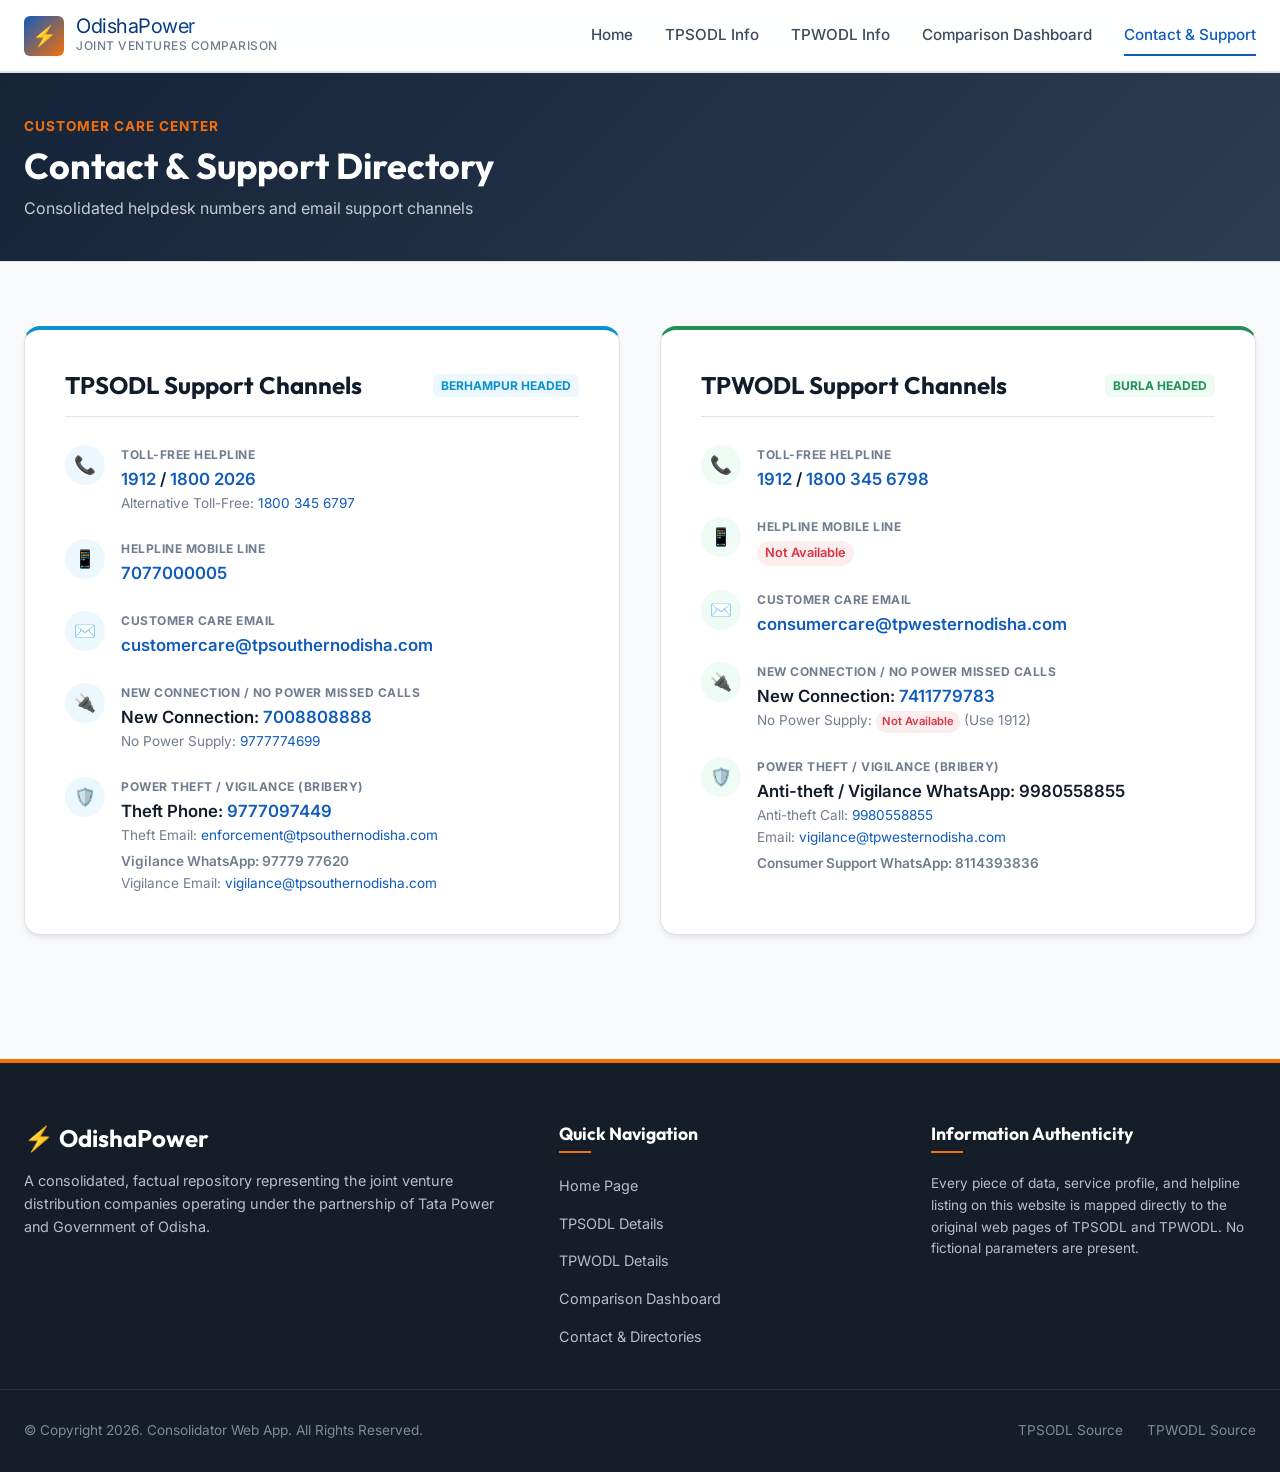
==== commit 901cee7e: "contact section changes" ====
--- a/contact.html
+++ b/contact.html
@@ -3,8 +3,8 @@
 <head>
     <meta charset="UTF-8">
     <meta name="viewport" content="width=device-width, initial-scale=1.0">
-    <meta name="description" content="Consolidated support directory, helplines, WhatsApp channels, and Grievance Escalation Matrices for TPSODL and TPWODL.">
-    <title>Contact & Grievance Directories - Odisha Power JVs</title>
+    <meta name="description" content="Consolidated support directory, helplines, and WhatsApp channels for TPSODL and TPWODL.">
+    <title>Contact & Support Directories - Odisha Power JVs</title>
     <link rel="stylesheet" href="css/style.css">
     <link rel="icon" type="image/svg+xml" href="data:image/svg+xml,<svg xmlns=%22http://www.w3.org/2000/svg%22 viewBox=%220 0 100 100%22><rect width=%22100%22 height=%22100%22 rx=%2220%22 fill=%22%231a56df%22/><text y=%2270%22 x=%2215%22 font-family=%22sans-serif%22 font-size=%2260%22 fill=%22white%22 font-weight=%22bold%22>OP</text></svg>">
 </head>
@@ -41,7 +41,7 @@
             <div>
                 <span style="color: var(--secondary); font-weight: 700; text-transform: uppercase; font-size: 0.85rem; letter-spacing: 1px;">Customer Care Center</span>
                 <h1 style="color: white; font-size: 2.25rem; margin-top: 4px;">Contact & Support Directory</h1>
-                <p style="color: hsl(215, 15%, 80%); margin-top: 8px;">Consolidated helpdesk numbers, email support, and grievance matrices</p>
+                <p style="color: hsl(215, 15%, 80%); margin-top: 8px;">Consolidated helpdesk numbers and email support channels</p>
             </div>
         </div>
     </section>
@@ -166,126 +166,6 @@
         </div>
     </section>
 
-    <!-- Grievance Escalation Matrix Accordions -->
-    <section class="section section-bg">
-        <div class="container">
-            <div class="section-header">
-                <span class="section-subtitle">Formal Resolution matrix</span>
-                <h2 class="section-title">Grievance Redressal Forums (GRFs)</h2>
-                <p class="section-desc">Addresses, contact phone lines, and jurisdictions of Grievance Redressal Forums setup under the regulatory guidelines of OERC.</p>
-            </div>
-            
-            <div class="grievance-accordion">
-                <!-- Accordion 1: TPWODL GRFs -->
-                <div class="accordion-item">
-                    <button class="accordion-header">
-                        <span>TPWODL Grievance Redressal Forums (5 Locations)</span>
-                        <span class="accordion-icon">+</span>
-                    </button>
-                    <div class="accordion-content">
-                        <div class="accordion-content-inner">
-                            <div class="grf-cards-grid">
-                                <!-- GRF Card 1 -->
-                                <div class="grf-card">
-                                    <h4 class="grf-title">Burla GRF Office</h4>
-                                    <p class="grf-info">At. Qtr. No. SD-6/2, Saurav Vihar, Near NAC College, Burla, Sambalpur - 768017</p>
-                                    <p class="grf-contact">Phone: <a href="tel:0663-2950601">0663-2950601</a></p>
-                                    <p class="grf-contact">Email: <a href="mailto:grf.burla@tpwesternodisha.com">grf.burla@tpwesternodisha.com</a></p>
-                                    <div class="grf-jurisdiction">Jurisdiction: Sambalpur, Jharsuguda, and Deogarh districts</div>
-                                </div>
-                                <!-- GRF Card 2 -->
-                                <div class="grf-card">
-                                    <h4 class="grf-title">Rourkela GRF Office</h4>
-                                    <p class="grf-info">At. Plot No. UU/9, Civil Township, Rourkela - 769004, Sundergarh</p>
-                                    <p class="grf-contact">Phone: <a href="tel:0661-2952614">0661-2952614</a></p>
-                                    <p class="grf-contact">Email: <a href="mailto:Grf.rourkela@tpwesternodisha.com">Grf.rourkela@tpwesternodisha.com</a></p>
-                                    <div class="grf-jurisdiction">Jurisdiction: Sundergarh district</div>
-                                </div>
-                                <!-- GRF Card 3 -->
-                                <div class="grf-card">
-                                    <h4 class="grf-title">Bolangir GRF Office</h4>
-                                    <p class="grf-info">At. WESCO Guest House, In front of Children's Park, Near Collector Residence, Bolangir - 767001</p>
-                                    <p class="grf-contact">Phone: <a href="tel:06652-235741">06652-235741</a></p>
-                                    <p class="grf-contact">Email: <a href="mailto:Grf.bolangir@tpwesternodisha.com">Grf.bolangir@tpwesternodisha.com</a></p>
-                                    <div class="grf-jurisdiction">Jurisdiction: Bolangir and Sonepur districts</div>
-                                </div>
-                                <!-- GRF Card 4 -->
-                                <div class="grf-card">
-                                    <h4 class="grf-title">Bhawanipatna GRF</h4>
-                                    <p class="grf-info">At. Plot No. 283, Purunapada, Circuit House Road, Beside Income Tax Office, Bhawanipatna, Kalahandi - 766001</p>
-                                    <p class="grf-contact">Phone: <a href="tel:06670-230012">06670-230012</a></p>
-                                    <p class="grf-contact">Email: <a href="mailto:Grf.bhawanipatna@tpwesternodisha.com">Grf.bhawanipatna@tpwesternodisha.com</a></p>
-                                    <div class="grf-jurisdiction">Jurisdiction: Kalahandi and Nuapada districts</div>
-                                </div>
-                                <!-- GRF Card 5 -->
-                                <div class="grf-card">
-                                    <h4 class="grf-title">Bargarh GRF Office</h4>
-                                    <p class="grf-info">At. First Floor, Raymond Building, Bandutikira Chowk, PO/PS/Dist- Bargarh - 768028</p>
-                                    <p class="grf-contact">Phone: <a href="tel:06646-230135">06646-230135</a></p>
-                                    <div class="grf-jurisdiction">Jurisdiction: Bargarh district</div>
-                                </div>
-                            </div>
-                        </div>
-                    </div>
-                </div>
-
-                <!-- Accordion 2: TPSODL GRFs -->
-                <div class="accordion-item">
-                    <button class="accordion-header">
-                        <span>TPSODL Grievance Redressal Forums</span>
-                        <span class="accordion-icon">+</span>
-                    </button>
-                    <div class="accordion-content">
-                        <div class="accordion-content-inner">
-                            <div class="grf-cards-grid" style="grid-template-columns: 1fr;">
-                                <div class="grf-card" style="border-left: 4px solid var(--danger);">
-                                    <h4 class="grf-title" style="color: var(--danger);">Grievance Escalation Forums for Southern Region</h4>
-                                    <p class="grf-info">
-                                        TPSODL operates Grievance Redressal Forums corresponding to its key circles (Berhampur, Rayagada, Jeypore, Aska, Bhanjanagar). 
-                                    </p>
-                                    <p class="grf-info" style="font-weight: 600; margin-top: 8px;">
-                                        ⚠️ Note: Detailed physical postal addresses and telephone lines for TPSODL GRF offices are not explicitly published on the primary homepage sections.
-                                    </p>
-                                    <p class="grf-contact">
-                                        For escalation, please dial the toll-free support line <strong style="color: var(--text-title);">1800 2026</strong> / <strong style="color: var(--text-title);">1912</strong> or write to customer care email.
-                                    </p>
-                                    <div class="grf-jurisdiction">Status: Localized GRF addresses not available on source homepage.</div>
-                                </div>
-                            </div>
-                        </div>
-                    </div>
-                </div>
-
-                <!-- Accordion 3: Ombudsman Appeals -->
-                <div class="accordion-item">
-                    <button class="accordion-header">
-                        <span>Appellate Authority (Office of the Ombudsman-II)</span>
-                        <span class="accordion-icon">+</span>
-                    </button>
-                    <div class="accordion-content">
-                        <div class="accordion-content-inner">
-                            <div class="grf-card" style="max-width: 600px; margin: 0 auto;">
-                                <h4 class="grf-title" style="color: var(--secondary);">Office of the Ombudsman-II (OERC)</h4>
-                                <p class="grf-info">
-                                    If the complainant is aggrieved by the order of the GRF, they can lodge an appeal before the Ombudsman office.
-                                </p>
-                                <p class="grf-info" style="margin-top: 12px; font-weight: 500;">
-                                    <strong>Address:</strong> Odisha Electricity Regulatory Commission, At. Qrs. No-3R-2(S), GRIDCO colony, P.O: Bhoinagar, Bhubaneswar, Pin- 751022, Dist- Khordha, Odisha.
-                                </p>
-                                <p class="grf-contact" style="margin-top: 8px;">Phone: <a href="tel:0674-2543825">0674-2543825</a></p>
-                                <p class="grf-contact">Fax Number: 0674-2546264</p>
-                                <p class="grf-contact">Email support: <a href="mailto:ombudsmantwo@gmail.com">ombudsmantwo@gmail.com</a></p>
-                                <div class="grf-jurisdiction" style="color: var(--danger); font-weight: 600;">
-                                    Execution Action: Complainants may file a case under Section 142 of the Act within 30 days before the OERC if orders are not implemented in time.
-                                </div>
-                            </div>
-                        </div>
-                    </div>
-                </div>
-            </div>
-        </div>
-    </section>
-
     <!-- Footer -->
     <footer class="footer">
         <div class="container footer-grid">
--- a/css/style.css
+++ b/css/style.css
@@ -453,8 +453,6 @@
 
 .section-subtitle {
     color: var(--primary);
-    font-size: 0.85rem;
-    font-weight: 700;
     text-transform: uppercase;
     letter-spacing: 1.5px;
     margin-bottom: 12px;
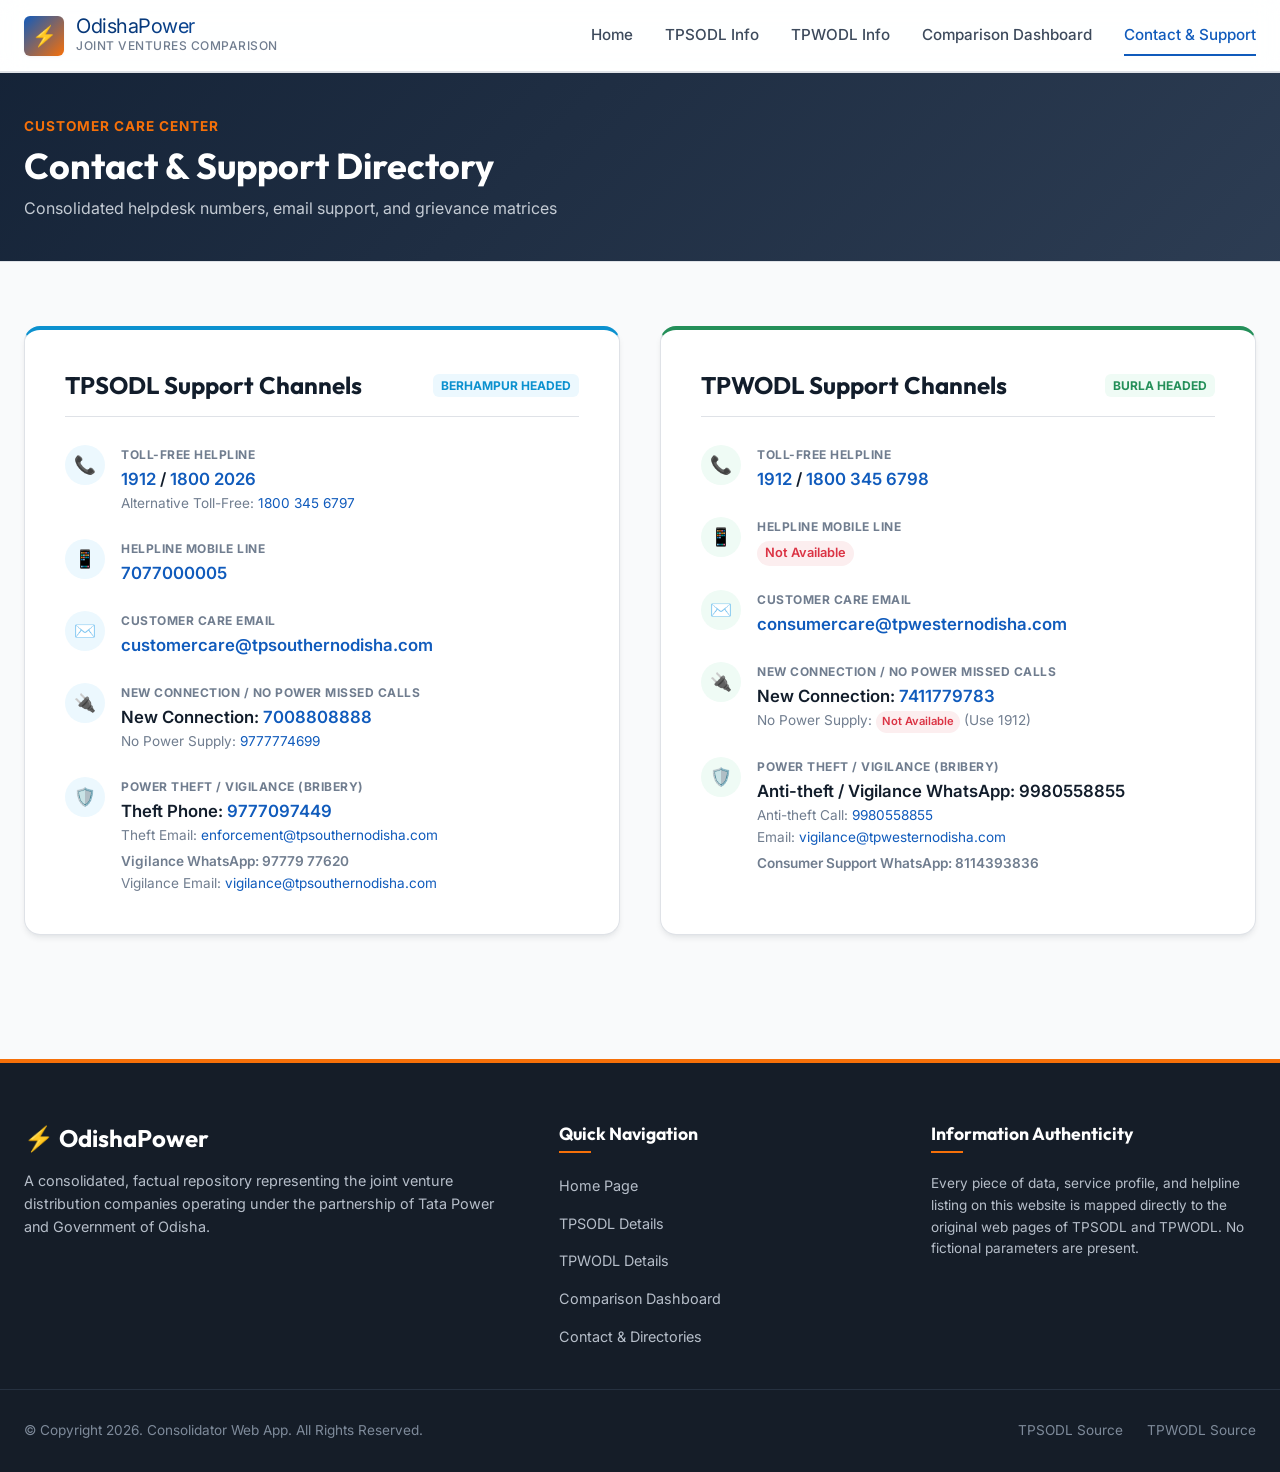
==== commit 1346b431: "new changes" ====
--- a/contact.html
+++ b/contact.html
@@ -1,13 +1,17 @@
 <!DOCTYPE html>
 <html lang="en">
+
 <head>
     <meta charset="UTF-8">
     <meta name="viewport" content="width=device-width, initial-scale=1.0">
-    <meta name="description" content="Consolidated support directory, helplines, and WhatsApp channels for TPSODL and TPWODL.">
-    <title>Contact & Support Directories - Odisha Power JVs</title>
+    <meta name="description"
+        content="Consolidated support directory, helplines, WhatsApp channels, and Grievance Escalation Matrices for TPSODL and TPWODL.">
+    <title>Contact & Grievance Directories - Odisha Power JVs</title>
     <link rel="stylesheet" href="css/style.css">
-    <link rel="icon" type="image/svg+xml" href="data:image/svg+xml,<svg xmlns=%22http://www.w3.org/2000/svg%22 viewBox=%220 0 100 100%22><rect width=%22100%22 height=%22100%22 rx=%2220%22 fill=%22%231a56df%22/><text y=%2270%22 x=%2215%22 font-family=%22sans-serif%22 font-size=%2260%22 fill=%22white%22 font-weight=%22bold%22>OP</text></svg>">
+    <link rel="icon" type="image/svg+xml"
+        href="data:image/svg+xml,<svg xmlns=%22http://www.w3.org/2000/svg%22 viewBox=%220 0 100 100%22><rect width=%22100%22 height=%22100%22 rx=%2220%22 fill=%22%231a56df%22/><text y=%2270%22 x=%2215%22 font-family=%22sans-serif%22 font-size=%2260%22 fill=%22white%22 font-weight=%22bold%22>OP</text></svg>">
 </head>
+
 <body>
 
     <!-- Header Navigation -->
@@ -20,11 +24,11 @@
                     <span class="logo-subtitle">Joint Ventures Comparison</span>
                 </div>
             </a>
-            
+
             <button class="nav-toggle" id="navToggle" aria-label="Toggle Navigation">
                 <span class="nav-toggle-icon"></span>
             </button>
-            
+
             <nav class="nav-menu" id="navMenu">
                 <a href="index.html" class="nav-link">Home</a>
                 <a href="tpsodl.html" class="nav-link">TPSODL Info</a>
@@ -36,12 +40,16 @@
     </header>
 
     <!-- Page Title Header -->
-    <section class="section section-bg" style="padding: 40px 0; background: linear-gradient(135deg, hsl(215, 45%, 15%) 0%, hsl(215, 30%, 25%) 100%); color: white;">
+    <section class="section section-bg"
+        style="padding: 40px 0; background: linear-gradient(135deg, hsl(215, 45%, 15%) 0%, hsl(215, 30%, 25%) 100%); color: white;">
         <div class="container">
             <div>
-                <span style="color: var(--secondary); font-weight: 700; text-transform: uppercase; font-size: 0.85rem; letter-spacing: 1px;">Customer Care Center</span>
+                <span
+                    style="color: var(--secondary); font-weight: 700; text-transform: uppercase; font-size: 0.85rem; letter-spacing: 1px;">Customer
+                    Care Center</span>
                 <h1 style="color: white; font-size: 2.25rem; margin-top: 4px;">Contact & Support Directory</h1>
-                <p style="color: hsl(215, 15%, 80%); margin-top: 8px;">Consolidated helpdesk numbers and email support channels</p>
+                <p style="color: hsl(215, 15%, 80%); margin-top: 8px;">Consolidated helpdesk numbers, email support, and
+                    grievance matrices</p>
             </div>
         </div>
     </section>
@@ -50,22 +58,24 @@
     <section class="section">
         <div class="container">
             <div class="contact-section-grid">
-                
+
                 <!-- TPSODL Contact Card -->
                 <div class="contact-card sodl-theme" style="border-top: 4px solid var(--tpsodl);">
                     <div class="contact-brand-header">
                         <h3 class="contact-brand-title">TPSODL Support Channels</h3>
                         <span class="badge-sodl">Berhampur Headed</span>
                     </div>
-                    
+
                     <div class="contact-list">
                         <!-- Item 1 -->
                         <div class="contact-item">
                             <div class="contact-item-icon">📞</div>
                             <div class="contact-item-detail">
                                 <span class="contact-item-lbl">Toll-Free Helpline</span>
-                                <span class="contact-item-val"><a href="tel:1912">1912</a> / <a href="tel:18002026">1800 2026</a></span>
-                                <span class="contact-item-subval">Alternative Toll-Free: <a href="tel:18003456797">1800 345 6797</a></span>
+                                <span class="contact-item-val"><a href="tel:1912">1912</a> / <a href="tel:18002026">1800
+                                        2026</a></span>
+                                <span class="contact-item-subval">Alternative Toll-Free: <a href="tel:18003456797">1800
+                                        345 6797</a></span>
                             </div>
                         </div>
                         <!-- Item 2 -->
@@ -81,7 +91,8 @@
                             <div class="contact-item-icon">✉️</div>
                             <div class="contact-item-detail">
                                 <span class="contact-item-lbl">Customer Care Email</span>
-                                <span class="contact-item-val"><a href="mailto:customercare@tpsouthernodisha.com">customercare@tpsouthernodisha.com</a></span>
+                                <span class="contact-item-val"><a
+                                        href="mailto:customercare@tpsouthernodisha.com">customercare@tpsouthernodisha.com</a></span>
                             </div>
                         </div>
                         <!-- Item 4 -->
@@ -89,8 +100,10 @@
                             <div class="contact-item-icon">🔌</div>
                             <div class="contact-item-detail">
                                 <span class="contact-item-lbl">New Connection / No Power Missed Calls</span>
-                                <span class="contact-item-val">New Connection: <a href="tel:7008808888">7008808888</a></span>
-                                <span class="contact-item-subval">No Power Supply: <a href="tel:9777774699">9777774699</a></span>
+                                <span class="contact-item-val">New Connection: <a
+                                        href="tel:7008808888">7008808888</a></span>
+                                <span class="contact-item-subval">No Power Supply: <a
+                                        href="tel:9777774699">9777774699</a></span>
                             </div>
                         </div>
                         <!-- Item 5 -->
@@ -98,10 +111,14 @@
                             <div class="contact-item-icon">🛡️</div>
                             <div class="contact-item-detail">
                                 <span class="contact-item-lbl">Power Theft / Vigilance (Bribery)</span>
-                                <span class="contact-item-val">Theft Phone: <a href="tel:9777097449">9777097449</a></span>
-                                <span class="contact-item-subval">Theft Email: <a href="mailto:enforcement@tpsouthernodisha.com">enforcement@tpsouthernodisha.com</a></span>
-                                <span class="contact-item-subval" style="margin-top: 4px; font-weight: 600;">Vigilance WhatsApp: 97779 77620</span>
-                                <span class="contact-item-subval">Vigilance Email: <a href="mailto:vigilance@tpsouthernodisha.com">vigilance@tpsouthernodisha.com</a></span>
+                                <span class="contact-item-val">Theft Phone: <a
+                                        href="tel:9777097449">9777097449</a></span>
+                                <span class="contact-item-subval">Theft Email: <a
+                                        href="mailto:enforcement@tpsouthernodisha.com">enforcement@tpsouthernodisha.com</a></span>
+                                <span class="contact-item-subval" style="margin-top: 4px; font-weight: 600;">Vigilance
+                                    WhatsApp: 97779 77620</span>
+                                <span class="contact-item-subval">Vigilance Email: <a
+                                        href="mailto:vigilance@tpsouthernodisha.com">vigilance@tpsouthernodisha.com</a></span>
                             </div>
                         </div>
                     </div>
@@ -113,14 +130,15 @@
                         <h3 class="contact-brand-title">TPWODL Support Channels</h3>
                         <span class="badge-wodl">Burla Headed</span>
                     </div>
-                    
+
                     <div class="contact-list">
                         <!-- Item 1 -->
                         <div class="contact-item">
                             <div class="contact-item-icon">📞</div>
                             <div class="contact-item-detail">
                                 <span class="contact-item-lbl">Toll-Free Helpline</span>
-                                <span class="contact-item-val"><a href="tel:1912">1912</a> / <a href="tel:18003456798">1800 345 6798</a></span>
+                                <span class="contact-item-val"><a href="tel:1912">1912</a> / <a
+                                        href="tel:18003456798">1800 345 6798</a></span>
                             </div>
                         </div>
                         <!-- Item 2 -->
@@ -128,7 +146,8 @@
                             <div class="contact-item-icon">📱</div>
                             <div class="contact-item-detail">
                                 <span class="contact-item-lbl">Helpline Mobile Line</span>
-                                <span class="contact-item-val"><span class="status-badge unavailable" style="padding: 2px 8px;">Not Available</span></span>
+                                <span class="contact-item-val"><span class="status-badge unavailable"
+                                        style="padding: 2px 8px;">Not Available</span></span>
                             </div>
                         </div>
                         <!-- Item 3 -->
@@ -136,7 +155,8 @@
                             <div class="contact-item-icon">✉️</div>
                             <div class="contact-item-detail">
                                 <span class="contact-item-lbl">Customer Care Email</span>
-                                <span class="contact-item-val"><a href="mailto:consumercare@tpwesternodisha.com">consumercare@tpwesternodisha.com</a></span>
+                                <span class="contact-item-val"><a
+                                        href="mailto:consumercare@tpwesternodisha.com">consumercare@tpwesternodisha.com</a></span>
                             </div>
                         </div>
                         <!-- Item 4 -->
@@ -144,8 +164,12 @@
                             <div class="contact-item-icon">🔌</div>
                             <div class="contact-item-detail">
                                 <span class="contact-item-lbl">New Connection / No Power Missed Calls</span>
-                                <span class="contact-item-val">New Connection: <a href="tel:7411779783">7411779783</a></span>
-                                <span class="contact-item-subval">No Power Supply: <span class="status-badge unavailable" style="padding: 2px 6px; font-size: 0.7rem;">Not Available</span> (Use 1912)</span>
+                                <span class="contact-item-val">New Connection: <a
+                                        href="tel:7411779783">7411779783</a></span>
+                                <span class="contact-item-subval">No Power Supply: <span
+                                        class="status-badge unavailable"
+                                        style="padding: 2px 6px; font-size: 0.7rem;">Not Available</span> (Use
+                                    1912)</span>
                             </div>
                         </div>
                         <!-- Item 5 -->
@@ -154,9 +178,12 @@
                             <div class="contact-item-detail">
                                 <span class="contact-item-lbl">Power Theft / Vigilance (Bribery)</span>
                                 <span class="contact-item-val">Anti-theft / Vigilance WhatsApp: 9980558855</span>
-                                <span class="contact-item-subval">Anti-theft Call: <a href="tel:9980558855">9980558855</a></span>
-                                <span class="contact-item-subval">Email: <a href="mailto:vigilance@tpwesternodisha.com">vigilance@tpwesternodisha.com</a></span>
-                                <span class="contact-item-subval" style="margin-top: 4px; font-weight: 600;">Consumer Support WhatsApp: 8114393836</span>
+                                <span class="contact-item-subval">Anti-theft Call: <a
+                                        href="tel:9980558855">9980558855</a></span>
+                                <span class="contact-item-subval">Email: <a
+                                        href="mailto:vigilance@tpwesternodisha.com">vigilance@tpwesternodisha.com</a></span>
+                                <span class="contact-item-subval" style="margin-top: 4px; font-weight: 600;">Consumer
+                                    Support WhatsApp: 8114393836</span>
                             </div>
                         </div>
                     </div>
@@ -172,7 +199,8 @@
             <div class="footer-brand">
                 <h4>⚡ OdishaPower</h4>
                 <p class="footer-desc">
-                    A consolidated, factual repository representing the joint venture distribution companies operating under the partnership of Tata Power and Government of Odisha.
+                    A consolidated, factual repository representing the joint venture distribution companies operating
+                    under the partnership of Tata Power and Government of Odisha.
                 </p>
             </div>
             <div>
@@ -188,7 +216,8 @@
             <div>
                 <h5 class="footer-title">Information Authenticity</h5>
                 <p class="footer-desc" style="font-size: 0.85rem;">
-                    Every piece of data, service profile, and helpline listing on this website is mapped directly to the original web pages of TPSODL and TPWODL. No fictional parameters are present.
+                    Every piece of data, service profile, and helpline listing on this website is mapped directly to the
+                    original web pages of TPSODL and TPWODL. No fictional parameters are present.
                 </p>
             </div>
         </div>
@@ -203,4 +232,5 @@
 
     <script src="js/main.js"></script>
 </body>
-</html>
+
+</html>
